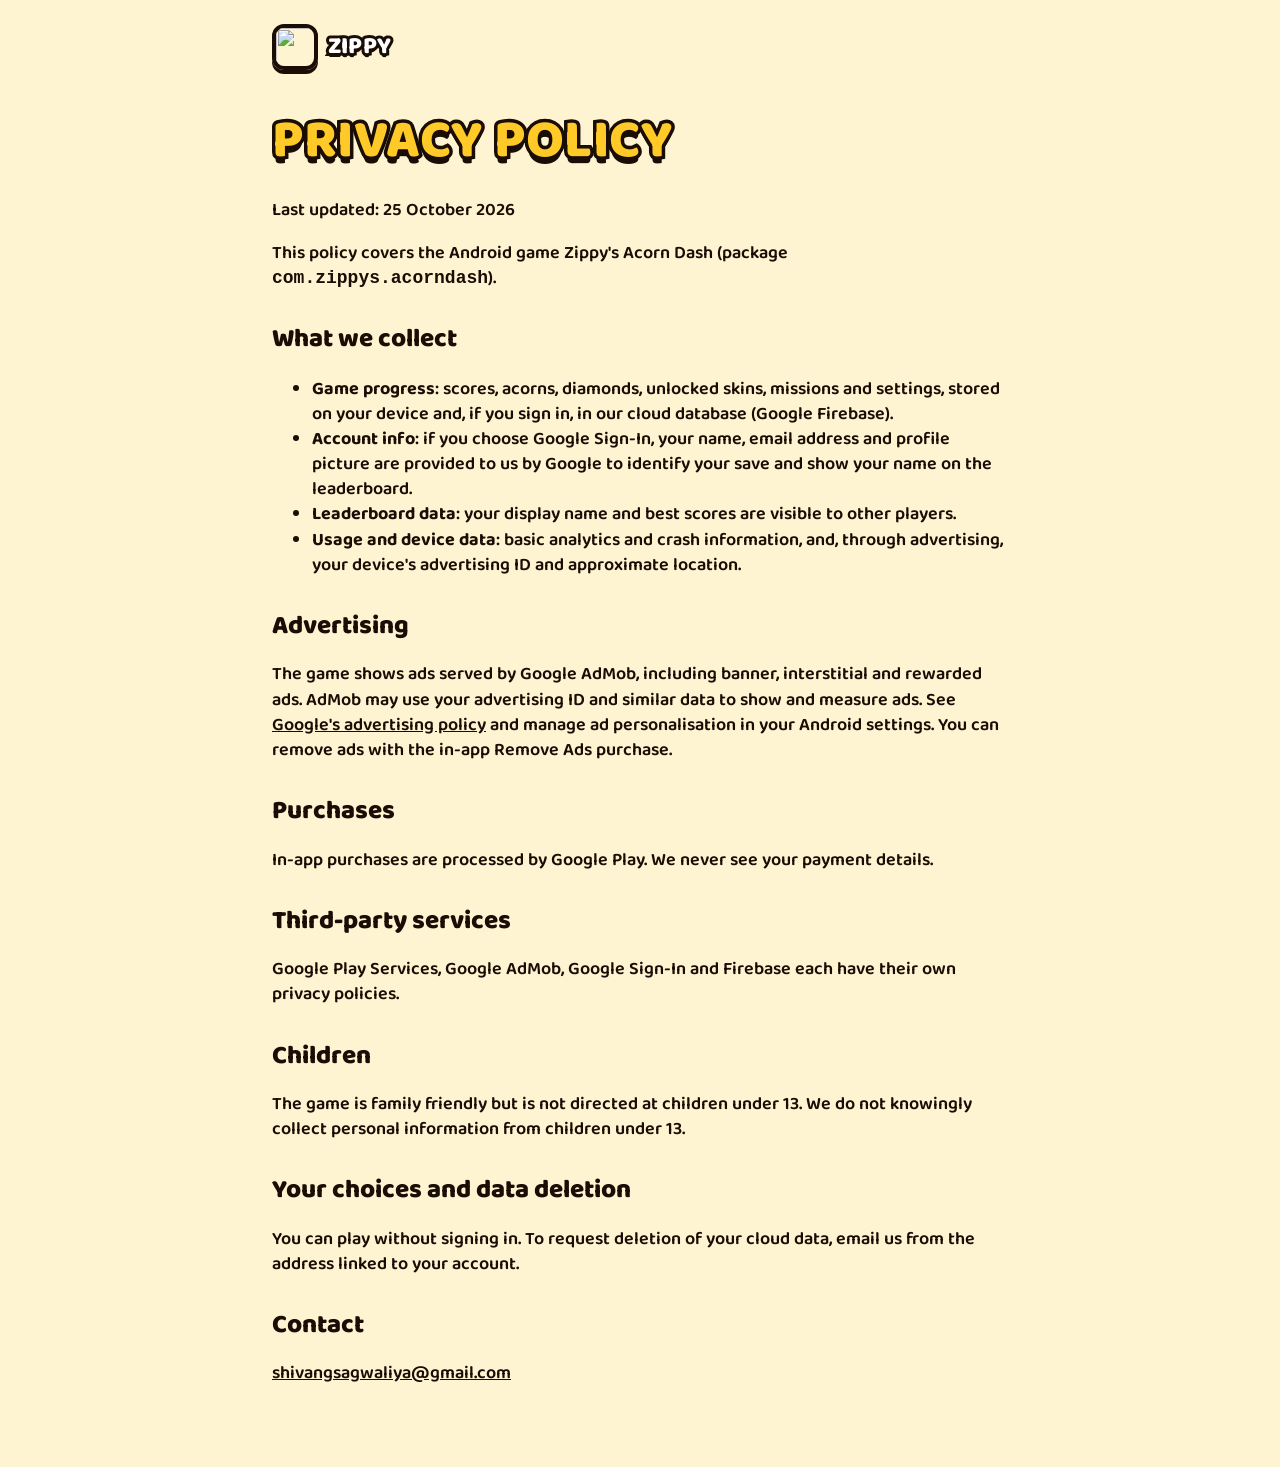
==== privacy.html @ 8a6a4f21 "Add files via upload" ====
<!doctype html>
<html lang="en">
<head>
<meta charset="utf-8">
<meta name="viewport" content="width=device-width,initial-scale=1">
<title>Privacy Policy | Zippy's Acorn Dash</title>
<link rel="icon" href="img/favicon.png">
<link href="https://fonts.googleapis.com/css2?family=Baloo+2:wght@600;800&display=swap" rel="stylesheet">
<link rel="stylesheet" href="style.css">
</head>
<body class="doc">
<div class="box">
  <div class="bar"><a class="logo" href="/"><img src="img/icon.png" alt=""><span class="out" style="-webkit-text-stroke-width:6px;text-shadow:0 4px 0 var(--ink)">Zippy</span></a></div>
  <h1 class="out gold">Privacy Policy</h1>
  <p>Last updated: 25 October 2026</p>
  <p>This policy covers the Android game Zippy's Acorn Dash (package <code>com.zippys.acorndash</code>).</p>

  <h2>What we collect</h2>
  <ul>
    <li><b>Game progress</b>: scores, acorns, diamonds, unlocked skins, missions and settings, stored on your device and, if you sign in, in our cloud database (Google Firebase).</li>
    <li><b>Account info</b>: if you choose Google Sign-In, your name, email address and profile picture are provided to us by Google to identify your save and show your name on the leaderboard.</li>
    <li><b>Leaderboard data</b>: your display name and best scores are visible to other players.</li>
    <li><b>Usage and device data</b>: basic analytics and crash information, and, through advertising, your device's advertising ID and approximate location.</li>
  </ul>

  <h2>Advertising</h2>
  <p>The game shows ads served by Google AdMob, including banner, interstitial and rewarded ads. AdMob may use your advertising ID and similar data to show and measure ads. See <a href="https://policies.google.com/technologies/ads">Google's advertising policy</a> and manage ad personalisation in your Android settings. You can remove ads with the in-app Remove Ads purchase.</p>

  <h2>Purchases</h2>
  <p>In-app purchases are processed by Google Play. We never see your payment details.</p>

  <h2>Third-party services</h2>
  <p>Google Play Services, Google AdMob, Google Sign-In and Firebase each have their own privacy policies.</p>

  <h2>Children</h2>
  <p>The game is family friendly but is not directed at children under 13. We do not knowingly collect personal information from children under 13.</p>

  <h2>Your choices and data deletion</h2>
  <p>You can play without signing in. To request deletion of your cloud data, email us from the address linked to your account.</p>

  <h2>Contact</h2>
  <p><a href="mailto:shivangsagwaliya@gmail.com">shivangsagwaliya@gmail.com</a></p>
</div>
</body>
</html>
---- style.css ----
:root{--ink:#1a0d05;--gold:#ffc928;--gold2:#f59e0b;--green:#3ddc84;--green2:#16a34a;--cream:#fff4d2;--sky:#5cc8ff}
*{box-sizing:border-box}
html{scroll-behavior:smooth}
body{margin:0;font-family:"Baloo 2",system-ui,sans-serif;font-weight:600;color:var(--ink);background:#0a2918;font-size:19px;line-height:1.4;overflow-x:hidden}
a{color:inherit}
.wrap{max-width:1080px;margin:0 auto;padding:0 22px;position:relative}

/* chunky outlined display type */
.out{font-weight:800;color:#fff;text-transform:uppercase;letter-spacing:.01em;
 -webkit-text-stroke:9px var(--ink);paint-order:stroke fill;
 text-shadow:0 7px 0 var(--ink)}
.out.gold{color:var(--gold)}

/* 3D buttons like the game */
.btn{display:inline-block;font-family:inherit;font-weight:800;text-transform:uppercase;text-decoration:none;font-size:24px;
 padding:14px 34px 16px;border-radius:18px;border:4px solid var(--ink);color:#fff;
 -webkit-text-stroke:5px var(--ink);paint-order:stroke fill;
 background:linear-gradient(180deg,#7bf0a8,var(--green2));box-shadow:0 8px 0 var(--ink),inset 0 4px 0 rgba(255,255,255,.45);transition:transform .08s,box-shadow .08s}
.btn:hover{transform:translateY(-2px)}
.btn:active{transform:translateY(6px);box-shadow:0 2px 0 var(--ink),inset 0 4px 0 rgba(255,255,255,.45)}
.btn.gold{background:linear-gradient(180deg,#ffe27a,var(--gold2))}

/* top bar */
.bar{display:flex;align-items:center;justify-content:space-between;padding:14px 0}
.bar .logo{display:flex;align-items:center;gap:10px;text-decoration:none}
.bar .logo img{width:46px;height:46px;border-radius:12px;border:4px solid var(--ink);box-shadow:0 4px 0 var(--ink)}
.bar .logo span{font-size:24px}
.bar nav a{margin-left:20px;text-decoration:none;font-weight:800;color:#fff;-webkit-text-stroke:4px var(--ink);paint-order:stroke fill;text-transform:uppercase;font-size:18px}

/* hero */
.hero{background:linear-gradient(180deg,#38b6ff 0%,#9be4ff 55%,#c8f5c0 100%);border-bottom:8px solid var(--ink);position:relative;overflow:hidden}
.hero:before,.hero:after{content:"";position:absolute;background:#fff;border-radius:60px;box-shadow:60px 20px 0 -4px #fff,-50px 24px 0 -8px #fff;opacity:.9}
.hero:before{width:150px;height:46px;left:6%;top:120px}
.hero:after{width:110px;height:36px;right:36%;top:80px}
.trunk{display:none;position:absolute;right:7%;bottom:0;width:130px;height:100%;background:repeating-linear-gradient(180deg,#7a4a24 0 46px,#6a3d1c 46px 50px);border:6px solid var(--ink);border-bottom:0;border-radius:18px 18px 0 0;opacity:.95}
.hero .wrap{display:grid;grid-template-columns:1.1fr .9fr;align-items:end;gap:10px;padding-top:20px;min-height:640px}
.hero .txt{padding-bottom:70px;align-self:center}
.hero h1{margin:0;font-size:clamp(54px,9vw,112px);line-height:.88;transform:rotate(-3deg);transform-origin:left}
.hero h1 small{display:block;font-size:.5em;margin-bottom:6px}
.hero p{font-size:24px;max-width:420px;margin:26px 0 28px;color:var(--ink);font-weight:800}
.stage{position:relative;align-self:end;height:620px}
.phone{position:absolute;right:9%;bottom:-30px;width:300px;border:8px solid var(--ink);border-radius:36px;background:var(--ink);box-shadow:0 12px 0 rgba(0,0,0,.25);transform:rotate(4deg);z-index:2}
.phone img{display:block;width:100%;border-radius:26px}
.zippy{position:absolute;left:-30px;bottom:10px;width:270px;z-index:3;filter:drop-shadow(0 8px 0 rgba(26,13,5,.35));animation:bob 2.4s ease-in-out infinite}
@keyframes bob{50%{transform:translateY(-14px) rotate(-3deg)}}

/* sections */
.sec{padding:70px 0}
.worlds{background:#0a2918 repeating-linear-gradient(90deg,transparent 0 60px,rgba(255,255,255,.03) 60px 120px)}
.sec h2{font-size:clamp(40px,6vw,66px);margin:0 0 40px;line-height:1;-webkit-text-stroke:8px var(--ink)}
.tiles{display:grid;grid-template-columns:repeat(3,1fr);gap:26px}
.tile{border:6px solid var(--ink);border-radius:26px;overflow:hidden;box-shadow:0 10px 0 var(--ink);position:relative;transition:transform .15s}
.tile:nth-child(odd){transform:rotate(-1.5deg)}.tile:nth-child(even){transform:rotate(1.5deg)}
.tile:hover{transform:rotate(0) translateY(-6px)}
.tile img{display:block;width:100%;aspect-ratio:3/4;object-fit:cover;object-position:top}
.tile b{position:absolute;left:10px;bottom:10px;font-size:26px;padding:2px 14px 4px;background:var(--gold);border:4px solid var(--ink);border-radius:12px;box-shadow:0 4px 0 var(--ink);text-transform:uppercase;font-weight:800}

.meet{background:linear-gradient(180deg,#ffd45c,#ff9f3d);border-top:8px solid var(--ink);border-bottom:8px solid var(--ink)}
.meet .wrap{display:grid;grid-template-columns:.8fr 1.2fr;gap:40px;align-items:center}
.meet .shop{width:100%;max-width:330px;border:8px solid var(--ink);border-radius:34px;box-shadow:0 12px 0 var(--ink);transform:rotate(-3deg);display:block;margin:0 auto}
.meet h2{margin-bottom:16px}
.meet p{font-size:24px;font-weight:800;margin:0 0 26px;max-width:480px}
.pills{display:flex;flex-wrap:wrap;gap:12px;margin-bottom:28px}
.pills span{font-weight:800;text-transform:uppercase;font-size:20px;padding:4px 16px 6px;border:4px solid var(--ink);border-radius:999px;background:var(--cream);box-shadow:0 4px 0 var(--ink)}

.cta{text-align:center;background:var(--sky);background:linear-gradient(180deg,#38b6ff,#9be4ff)}
.cta h2{margin-bottom:28px}

footer{background:var(--ink);color:var(--cream);padding:26px 0 34px;font-size:16px}
footer .wrap{display:flex;flex-wrap:wrap;justify-content:space-between;gap:8px 24px}
footer a{color:var(--gold)}

/* policy */
.doc{background:var(--cream);min-height:100vh}
.doc .box{max-width:780px;margin:0 auto;padding:10px 22px 60px}
.doc h1{font-size:54px;margin:20px 0 4px;-webkit-text-stroke:7px var(--ink)}
.doc h2{font-size:26px;margin:30px 0 4px;font-weight:800}
.doc p,.doc li{font-size:18px;font-weight:600}

@media(max-width:820px){
 .hero .wrap{grid-template-columns:1fr;min-height:0}
 .hero .txt{padding-bottom:10px}
 .stage{height:470px}
 .phone{width:230px;right:4%}.zippy{width:190px;left:0}
 .trunk{display:none}
 .tiles{grid-template-columns:repeat(2,1fr);gap:18px}
 .meet .wrap{grid-template-columns:1fr}
 .bar nav{display:none}
 .out{-webkit-text-stroke-width:7px}
}
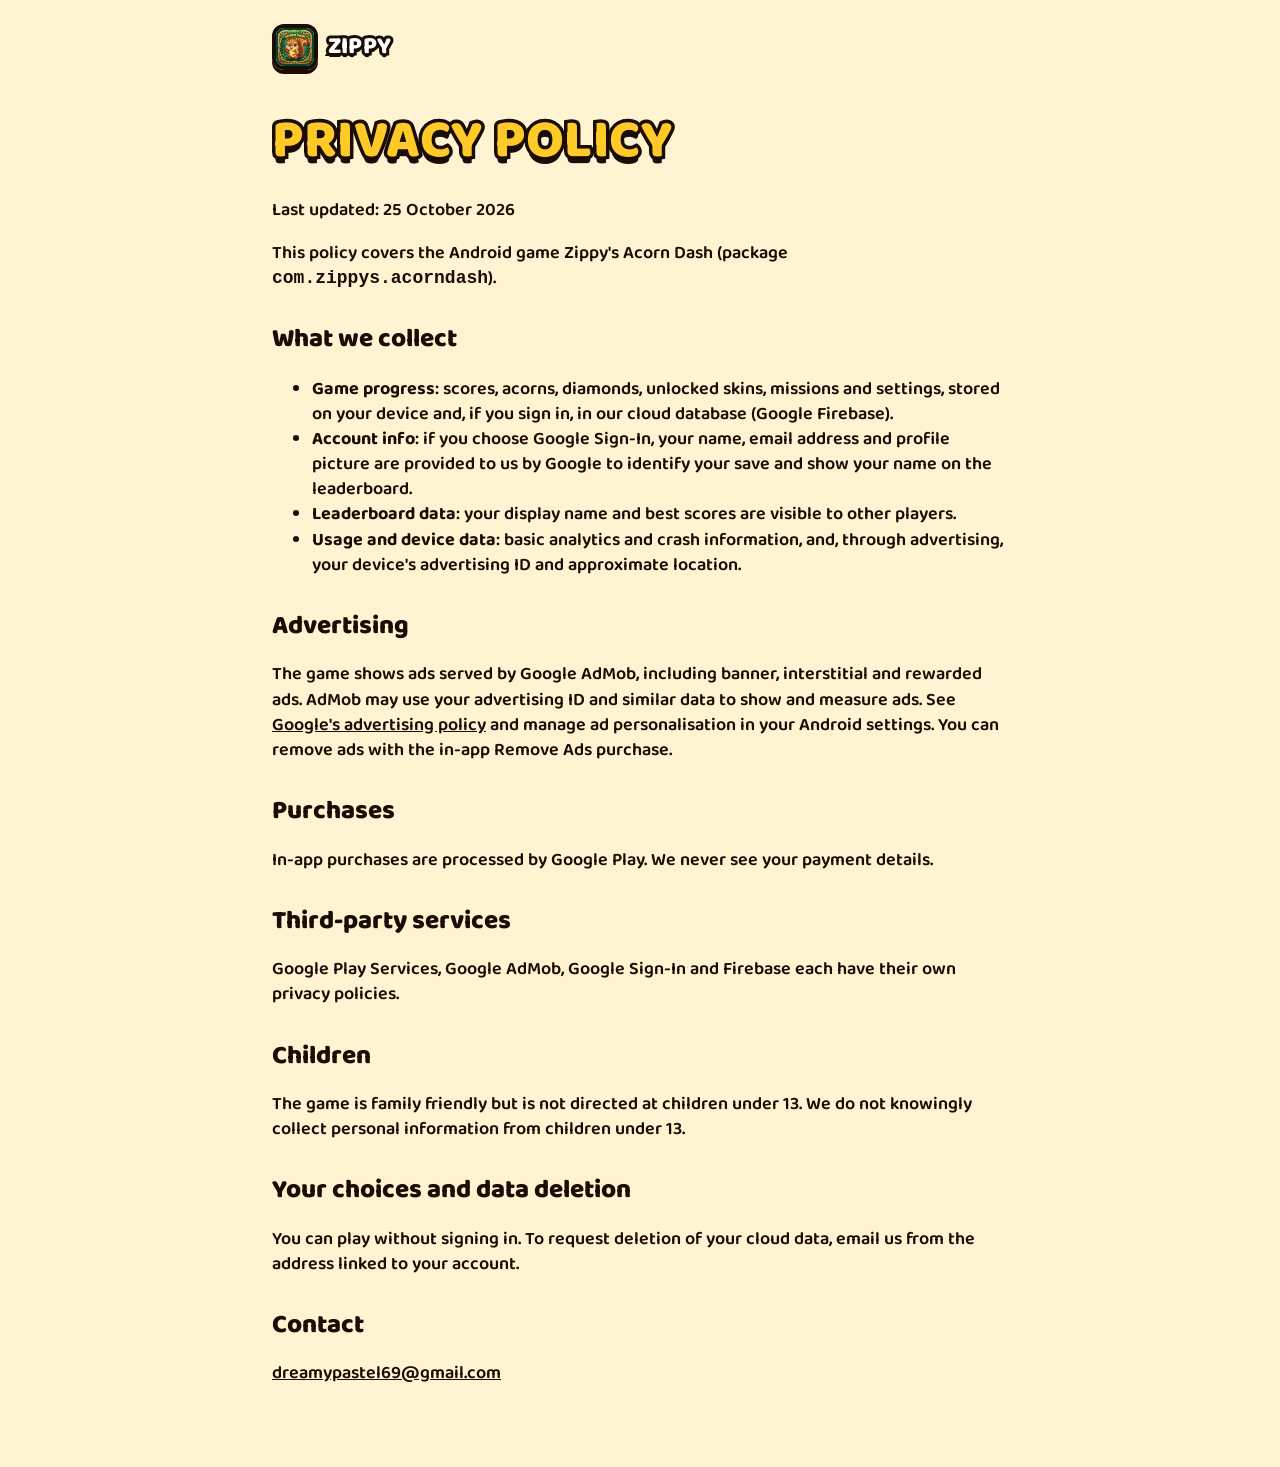
==== commit 517dbc10: "Add files via upload" ====
--- a/privacy.html
+++ b/privacy.html
@@ -39,7 +39,7 @@
   <p>You can play without signing in. To request deletion of your cloud data, email us from the address linked to your account.</p>
 
   <h2>Contact</h2>
-  <p><a href="mailto:shivangsagwaliya@gmail.com">shivangsagwaliya@gmail.com</a></p>
+  <p><a href="mailto:dreamypastel69@gmail.com">dreamypastel69@gmail.com</a></p>
 </div>
 </body>
 </html>
